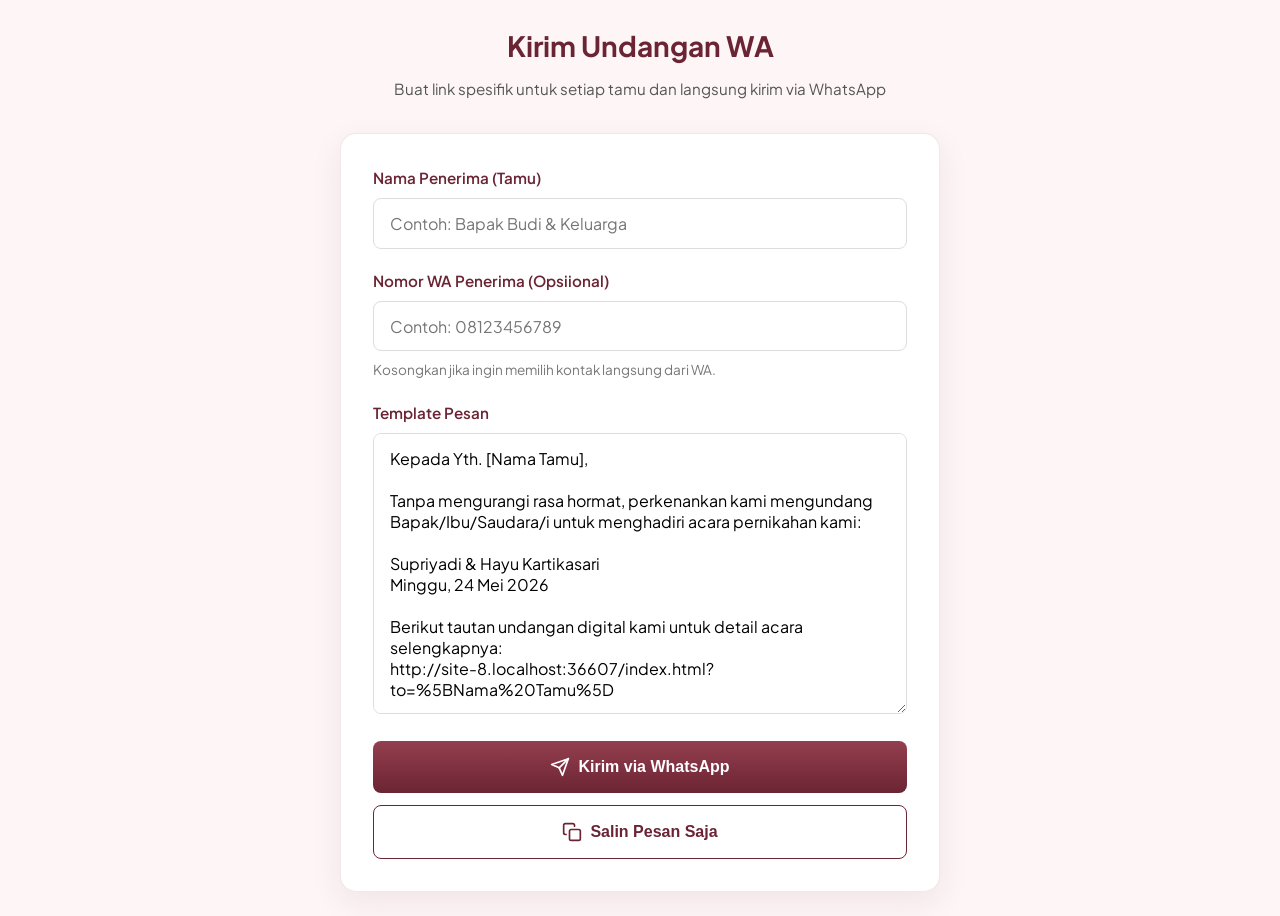
==== share.html @ 624d89f1 "Add files via upload" ====
<!DOCTYPE html>
<html lang="id">
<head>
  <meta charset="UTF-8">
  <title>Generator Undangan WA</title>
  <meta name="viewport" content="width=device-width, initial-scale=1.0">
  <link rel="icon" type="image/png" href="images/favicon.png" />
  <link rel="preconnect" href="https://fonts.googleapis.com" />
  <link rel="preconnect" href="https://fonts.gstatic.com" crossorigin />
  <link href="https://fonts.googleapis.com/css2?family=Plus+Jakarta+Sans:wght@400;500;600;700&display=swap" rel="stylesheet" />
  <style>
    :root {
      --maroon-800: #6b2433;
      --maroon-600: #943f4f;
      --maroon-100: #f8ecee;
      --ink: #1a0c10;
      --bg: #fdf5f6;
    }
    body { 
      font-family: "Plus Jakarta Sans", system-ui, sans-serif; 
      max-width: 600px; 
      margin: 0 auto; 
      padding: 1.5rem; 
      background: var(--bg); 
      color: var(--ink); 
      line-height: 1.6;
    }
    .header {
      text-align: center;
      margin-bottom: 2rem;
    }
    .header h1 { 
      margin: 0 0 0.5rem; 
      font-size: 1.75rem; 
      color: var(--maroon-800); 
    }
    .header p {
      margin: 0;
      color: #555;
      font-size: 0.95rem;
    }
    .card { 
      background: #fff; 
      padding: 2rem; 
      border-radius: 1rem; 
      box-shadow: 0 10px 30px rgba(107, 36, 51, 0.08); 
      border: 1px solid rgba(107, 36, 51, 0.1);
    }
    .field {
      margin-bottom: 1.25rem;
    }
    label { 
      display: block; 
      margin-bottom: 0.5rem; 
      font-weight: 600; 
      font-size: 0.95rem;
      color: var(--maroon-800);
    }
    input, textarea { 
      width: 100%; 
      padding: 0.85rem 1rem; 
      border: 1px solid #ddd; 
      border-radius: 0.5rem; 
      box-sizing: border-box; 
      font-family: inherit;
      font-size: 1rem;
      transition: border-color 0.2s, box-shadow 0.2s;
    }
    input:focus, textarea:focus {
      outline: none;
      border-color: var(--maroon-400);
      box-shadow: 0 0 0 3px rgba(196, 102, 117, 0.2);
    }
    .btn { 
      width: 100%; 
      padding: 1rem; 
      background: linear-gradient(180deg, var(--maroon-600) 0%, var(--maroon-800) 100%);
      color: white; 
      border: none; 
      border-radius: 0.5rem; 
      font-weight: 600; 
      font-size: 1rem; 
      cursor: pointer; 
      transition: transform 0.2s, box-shadow 0.2s;
      display: flex;
      align-items: center;
      justify-content: center;
      gap: 0.5rem;
    }
    .btn:hover { 
      transform: translateY(-2px);
      box-shadow: 0 8px 20px rgba(107, 36, 51, 0.25); 
    }
    .btn:active {
      transform: translateY(0);
    }
    .btn-secondary {
      background: #fff;
      color: var(--maroon-800);
      border: 1px solid var(--maroon-800);
      margin-top: 0.75rem;
    }
    .btn-secondary:hover {
      background: var(--maroon-100);
      box-shadow: none;
    }
    .copy-success {
      display: none;
      text-align: center;
      color: #2e7d32;
      font-size: 0.9rem;
      margin-top: 0.5rem;
      font-weight: 500;
    }
    .note {
      font-size: 0.85rem;
      color: #777;
      margin-top: 0.5rem;
    }
  </style>
</head>
<body>
  <div class="header">
    <h1>Kirim Undangan WA</h1>
    <p>Buat link spesifik untuk setiap tamu dan langsung kirim via WhatsApp</p>
  </div>

  <div class="card">
    <div class="field">
      <label for="guestName">Nama Penerima (Tamu)</label>
      <input type="text" id="guestName" placeholder="Contoh: Bapak Budi & Keluarga" autocomplete="off" />
    </div>

    <div class="field">
      <label for="guestWa">Nomor WA Penerima (Opsiional)</label>
      <input type="tel" id="guestWa" placeholder="Contoh: 08123456789" autocomplete="off" />
      <div class="note">Kosongkan jika ingin memilih kontak langsung dari WA.</div>
    </div>

    <div class="field">
      <label for="message">Template Pesan</label>
      <textarea id="message" rows="12"></textarea>
    </div>

    <button type="button" class="btn" id="sendBtn">
      <svg width="20" height="20" viewBox="0 0 24 24" fill="none" stroke="currentColor" stroke-width="2" stroke-linecap="round" stroke-linejoin="round">
        <path d="M22 2L11 13"></path>
        <path d="M22 2l-7 20-4-9-9-4 20-7z"></path>
      </svg>
      Kirim via WhatsApp
    </button>
    <button type="button" class="btn btn-secondary" id="copyBtn">
      <svg width="20" height="20" viewBox="0 0 24 24" fill="none" stroke="currentColor" stroke-width="2" stroke-linecap="round" stroke-linejoin="round">
        <rect x="9" y="9" width="13" height="13" rx="2" ry="2"></rect>
        <path d="M5 15H4a2 2 0 0 1-2-2V4a2 2 0 0 1 2-2h9a2 2 0 0 1 2 2v1"></path>
      </svg>
      Salin Pesan Saja
    </button>
    <div class="copy-success" id="copySuccess">Teks pesan berhasil disalin!</div>
  </div>

  <script>
    // Menyusun URL dasar (mengubah share.html menjadi index.html agar mengarah ke undangan utama)
    let baseUrl = window.location.href.split('share.html')[0];
    if (baseUrl.endsWith('/')) {
        baseUrl = baseUrl.slice(0, -1);
    }
    const invitationUrl = baseUrl + '/index.html';

    const guestNameInput = document.getElementById('guestName');
    const guestWaInput = document.getElementById('guestWa');
    const messageInput = document.getElementById('message');
    const sendBtn = document.getElementById('sendBtn');
    const copyBtn = document.getElementById('copyBtn');
    const copySuccess = document.getElementById('copySuccess');

    function updateMessage() {
      const name = guestNameInput.value.trim() || "[Nama Tamu]";
      // Kita tambahkan parameter ?to= untuk ditangkap oleh script.js di indeks
      const link = `${invitationUrl}?to=${encodeURIComponent(name)}`;
      
      const msg = `Kepada Yth. ${name},

Tanpa mengurangi rasa hormat, perkenankan kami mengundang Bapak/Ibu/Saudara/i untuk menghadiri acara pernikahan kami:

Supriyadi & Hayu Kartikasari
Minggu, 24 Mei 2026

Berikut tautan undangan digital kami untuk detail acara selengkapnya:
${link}

Merupakan suatu kehormatan dan kebahagiaan bagi kami apabila Bapak/Ibu/Saudara/i berkenan hadir dan memberikan doa restu.

Terima kasih.`;

      messageInput.value = msg;
    }

    guestNameInput.addEventListener('input', updateMessage);
    
    // Inisialisasi awal
    updateMessage();

    sendBtn.addEventListener('click', () => {
      let wa = guestWaInput.value.replace(/\D/g, ''); // Hapus semua selain angka
      
      // Format nomor ke internasional jika dimulai dari 0
      if (wa.startsWith('0')) {
        wa = '62' + wa.substring(1);
      }

      const text = encodeURIComponent(messageInput.value);
      
      let waUrl = `https://wa.me/${wa}?text=${text}`;
      if (!wa) {
        waUrl = `https://wa.me/?text=${text}`; // Share ke WA tanpa nomor spesifik
      }
      
      window.open(waUrl, '_blank');
    });

    copyBtn.addEventListener('click', () => {
      const text = messageInput.value;
      navigator.clipboard.writeText(text).then(() => {
        copySuccess.style.display = 'block';
        setTimeout(() => {
          copySuccess.style.display = 'none';
        }, 2500);
      });
    });
  </script>
</body>
</html>
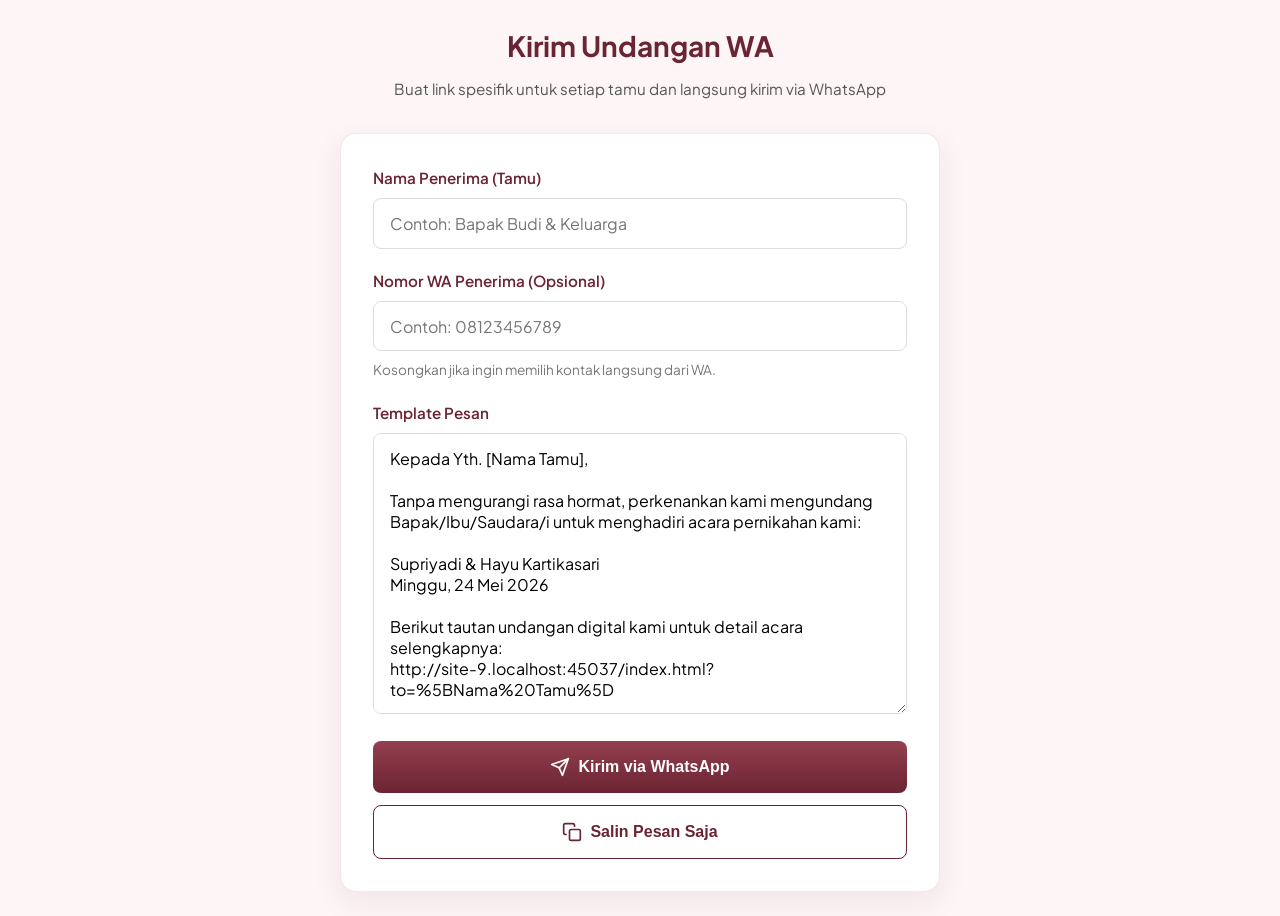
==== commit 31024550: "Add files via upload" ====
--- a/share.html
+++ b/share.html
@@ -1,109 +1,129 @@
 <!DOCTYPE html>
 <html lang="id">
+
 <head>
-  <meta charset="UTF-8">
+  <meta charset="UTF-8" />
   <title>Generator Undangan WA</title>
-  <meta name="viewport" content="width=device-width, initial-scale=1.0">
+  <meta name="viewport" content="width=device-width, initial-scale=1.0" />
   <link rel="icon" type="image/png" href="images/favicon.png" />
   <link rel="preconnect" href="https://fonts.googleapis.com" />
   <link rel="preconnect" href="https://fonts.gstatic.com" crossorigin />
-  <link href="https://fonts.googleapis.com/css2?family=Plus+Jakarta+Sans:wght@400;500;600;700&display=swap" rel="stylesheet" />
+  <link href="https://fonts.googleapis.com/css2?family=Plus+Jakarta+Sans:wght@400;500;600;700&display=swap"
+    rel="stylesheet" />
   <style>
     :root {
       --maroon-800: #6b2433;
       --maroon-600: #943f4f;
+      --maroon-400: #c46675;
       --maroon-100: #f8ecee;
       --ink: #1a0c10;
       --bg: #fdf5f6;
     }
-    body { 
-      font-family: "Plus Jakarta Sans", system-ui, sans-serif; 
-      max-width: 600px; 
-      margin: 0 auto; 
-      padding: 1.5rem; 
-      background: var(--bg); 
-      color: var(--ink); 
+
+    body {
+      font-family: "Plus Jakarta Sans", system-ui, sans-serif;
+      max-width: 600px;
+      margin: 0 auto;
+      padding: 1.5rem;
+      background: var(--bg);
+      color: var(--ink);
       line-height: 1.6;
     }
+
     .header {
       text-align: center;
       margin-bottom: 2rem;
     }
-    .header h1 { 
-      margin: 0 0 0.5rem; 
-      font-size: 1.75rem; 
-      color: var(--maroon-800); 
-    }
+
+    .header h1 {
+      margin: 0 0 0.5rem;
+      font-size: 1.75rem;
+      color: var(--maroon-800);
+    }
+
     .header p {
       margin: 0;
       color: #555;
       font-size: 0.95rem;
     }
-    .card { 
-      background: #fff; 
-      padding: 2rem; 
-      border-radius: 1rem; 
-      box-shadow: 0 10px 30px rgba(107, 36, 51, 0.08); 
+
+    .card {
+      background: #fff;
+      padding: 2rem;
+      border-radius: 1rem;
+      box-shadow: 0 10px 30px rgba(107, 36, 51, 0.08);
       border: 1px solid rgba(107, 36, 51, 0.1);
     }
+
     .field {
       margin-bottom: 1.25rem;
     }
-    label { 
-      display: block; 
-      margin-bottom: 0.5rem; 
-      font-weight: 600; 
+
+    label {
+      display: block;
+      margin-bottom: 0.5rem;
+      font-weight: 600;
       font-size: 0.95rem;
       color: var(--maroon-800);
     }
-    input, textarea { 
-      width: 100%; 
-      padding: 0.85rem 1rem; 
-      border: 1px solid #ddd; 
-      border-radius: 0.5rem; 
-      box-sizing: border-box; 
+
+    input,
+    textarea {
+      width: 100%;
+      padding: 0.85rem 1rem;
+      border: 1px solid #ddd;
+      border-radius: 0.5rem;
+      box-sizing: border-box;
       font-family: inherit;
       font-size: 1rem;
       transition: border-color 0.2s, box-shadow 0.2s;
     }
-    input:focus, textarea:focus {
+
+    input:focus,
+    textarea:focus {
       outline: none;
       border-color: var(--maroon-400);
       box-shadow: 0 0 0 3px rgba(196, 102, 117, 0.2);
     }
-    .btn { 
-      width: 100%; 
-      padding: 1rem; 
+
+    .btn {
+      width: 100%;
+      padding: 1rem;
       background: linear-gradient(180deg, var(--maroon-600) 0%, var(--maroon-800) 100%);
-      color: white; 
-      border: none; 
-      border-radius: 0.5rem; 
-      font-weight: 600; 
-      font-size: 1rem; 
-      cursor: pointer; 
+      color: white;
+      border: none;
+      border-radius: 0.5rem;
+      font-weight: 600;
+      font-size: 1rem;
+      cursor: pointer;
       transition: transform 0.2s, box-shadow 0.2s;
       display: flex;
       align-items: center;
       justify-content: center;
       gap: 0.5rem;
     }
-    .btn:hover { 
+
+    .btn:hover {
       transform: translateY(-2px);
-      box-shadow: 0 8px 20px rgba(107, 36, 51, 0.25); 
-    }
+      box-shadow: 0 8px 20px rgba(107, 36, 51, 0.25);
+    }
+
     .btn:active {
       transform: translateY(0);
     }
+
     .btn-secondary {
       background: #fff;
       color: var(--maroon-800);
       border: 1px solid var(--maroon-800);
       margin-top: 0.75rem;
     }
+
     .btn-secondary:hover {
       background: var(--maroon-100);
       box-shadow: none;
     }
+
     .copy-success {
       display: none;
       text-align: center;
@@ -112,6 +132,7 @@
       margin-top: 0.5rem;
       font-weight: 500;
     }
+
     .note {
       font-size: 0.85rem;
       color: #777;
@@ -119,6 +140,7 @@
     }
   </style>
 </head>
+
 <body>
   <div class="header">
     <h1>Kirim Undangan WA</h1>
@@ -132,7 +154,7 @@
     </div>
 
     <div class="field">
-      <label for="guestWa">Nomor WA Penerima (Opsiional)</label>
+      <label for="guestWa">Nomor WA Penerima (Opsional)</label>
       <input type="tel" id="guestWa" placeholder="Contoh: 08123456789" autocomplete="off" />
       <div class="note">Kosongkan jika ingin memilih kontak langsung dari WA.</div>
     </div>
@@ -143,14 +165,16 @@
     </div>
 
     <button type="button" class="btn" id="sendBtn">
-      <svg width="20" height="20" viewBox="0 0 24 24" fill="none" stroke="currentColor" stroke-width="2" stroke-linecap="round" stroke-linejoin="round">
+      <svg width="20" height="20" viewBox="0 0 24 24" fill="none" stroke="currentColor" stroke-width="2"
+        stroke-linecap="round" stroke-linejoin="round">
         <path d="M22 2L11 13"></path>
         <path d="M22 2l-7 20-4-9-9-4 20-7z"></path>
       </svg>
       Kirim via WhatsApp
     </button>
     <button type="button" class="btn btn-secondary" id="copyBtn">
-      <svg width="20" height="20" viewBox="0 0 24 24" fill="none" stroke="currentColor" stroke-width="2" stroke-linecap="round" stroke-linejoin="round">
+      <svg width="20" height="20" viewBox="0 0 24 24" fill="none" stroke="currentColor" stroke-width="2"
+        stroke-linecap="round" stroke-linejoin="round">
         <rect x="9" y="9" width="13" height="13" rx="2" ry="2"></rect>
         <path d="M5 15H4a2 2 0 0 1-2-2V4a2 2 0 0 1 2-2h9a2 2 0 0 1 2 2v1"></path>
       </svg>
@@ -160,74 +184,71 @@
   </div>
 
   <script>
-    // Menyusun URL dasar (mengubah share.html menjadi index.html agar mengarah ke undangan utama)
-    let baseUrl = window.location.href.split('share.html')[0];
-    if (baseUrl.endsWith('/')) {
+    (function () {
+      let baseUrl = window.location.href.split("share.html")[0];
+      if (baseUrl.endsWith("/")) {
         baseUrl = baseUrl.slice(0, -1);
-    }
-    const invitationUrl = baseUrl + '/index.html';
-
-    const guestNameInput = document.getElementById('guestName');
-    const guestWaInput = document.getElementById('guestWa');
-    const messageInput = document.getElementById('message');
-    const sendBtn = document.getElementById('sendBtn');
-    const copyBtn = document.getElementById('copyBtn');
-    const copySuccess = document.getElementById('copySuccess');
-
-    function updateMessage() {
-      const name = guestNameInput.value.trim() || "[Nama Tamu]";
-      // Kita tambahkan parameter ?to= untuk ditangkap oleh script.js di indeks
-      const link = `${invitationUrl}?to=${encodeURIComponent(name)}`;
-      
-      const msg = `Kepada Yth. ${name},
-
-Tanpa mengurangi rasa hormat, perkenankan kami mengundang Bapak/Ibu/Saudara/i untuk menghadiri acara pernikahan kami:
-
-Supriyadi & Hayu Kartikasari
-Minggu, 24 Mei 2026
-
-Berikut tautan undangan digital kami untuk detail acara selengkapnya:
-${link}
-
-Merupakan suatu kehormatan dan kebahagiaan bagi kami apabila Bapak/Ibu/Saudara/i berkenan hadir dan memberikan doa restu.
-
-Terima kasih.`;
-
-      messageInput.value = msg;
-    }
-
-    guestNameInput.addEventListener('input', updateMessage);
-    
-    // Inisialisasi awal
-    updateMessage();
-
-    sendBtn.addEventListener('click', () => {
-      let wa = guestWaInput.value.replace(/\D/g, ''); // Hapus semua selain angka
-      
-      // Format nomor ke internasional jika dimulai dari 0
-      if (wa.startsWith('0')) {
-        wa = '62' + wa.substring(1);
       }
-
-      const text = encodeURIComponent(messageInput.value);
-      
-      let waUrl = `https://wa.me/${wa}?text=${text}`;
-      if (!wa) {
-        waUrl = `https://wa.me/?text=${text}`; // Share ke WA tanpa nomor spesifik
+      const invitationUrl = baseUrl + "/index.html";
+
+      const guestNameInput = document.getElementById("guestName");
+      const guestWaInput = document.getElementById("guestWa");
+      const messageInput = document.getElementById("message");
+      const sendBtn = document.getElementById("sendBtn");
+      const copyBtn = document.getElementById("copyBtn");
+      const copySuccess = document.getElementById("copySuccess");
+
+      function updateMessage() {
+        const name = guestNameInput.value.trim() || "[Nama Tamu]";
+        const link = invitationUrl + "?to=" + encodeURIComponent(name);
+
+        const msg =
+          "Kepada Yth. " +
+          name +
+          ",\n\n" +
+          "Tanpa mengurangi rasa hormat, perkenankan kami mengundang Bapak/Ibu/Saudara/i untuk menghadiri acara pernikahan kami:\n\n" +
+          "Supriyadi & Hayu Kartikasari\n" +
+          "Minggu, 24 Mei 2026\n\n" +
+          "Berikut tautan undangan digital kami untuk detail acara selengkapnya:\n" +
+          link +
+          "\n\n" +
+          "Merupakan suatu kehormatan dan kebahagiaan bagi kami apabila Bapak/Ibu/Saudara/i berkenan hadir dan memberikan doa restu.\n\n" +
+          "Terima kasih.";
+
+        messageInput.value = msg;
       }
-      
-      window.open(waUrl, '_blank');
-    });
-
-    copyBtn.addEventListener('click', () => {
-      const text = messageInput.value;
-      navigator.clipboard.writeText(text).then(() => {
-        copySuccess.style.display = 'block';
-        setTimeout(() => {
-          copySuccess.style.display = 'none';
-        }, 2500);
+
+      guestNameInput.addEventListener("input", updateMessage);
+      updateMessage();
+
+      sendBtn.addEventListener("click", function () {
+        let wa = guestWaInput.value.replace(/\D/g, "");
+
+        if (wa.startsWith("0")) {
+          wa = "62" + wa.substring(1);
+        }
+
+        const text = encodeURIComponent(messageInput.value);
+
+        let waUrl = "https://wa.me/" + wa + "?text=" + text;
+        if (!wa) {
+          waUrl = "https://wa.me/?text=" + text;
+        }
+
+        window.open(waUrl, "_blank");
       });
-    });
+
+      copyBtn.addEventListener("click", function () {
+        const text = messageInput.value;
+        navigator.clipboard.writeText(text).then(function () {
+          copySuccess.style.display = "block";
+          setTimeout(function () {
+            copySuccess.style.display = "none";
+          }, 2500);
+        });
+      });
+    })();
   </script>
 </body>
+
 </html>
